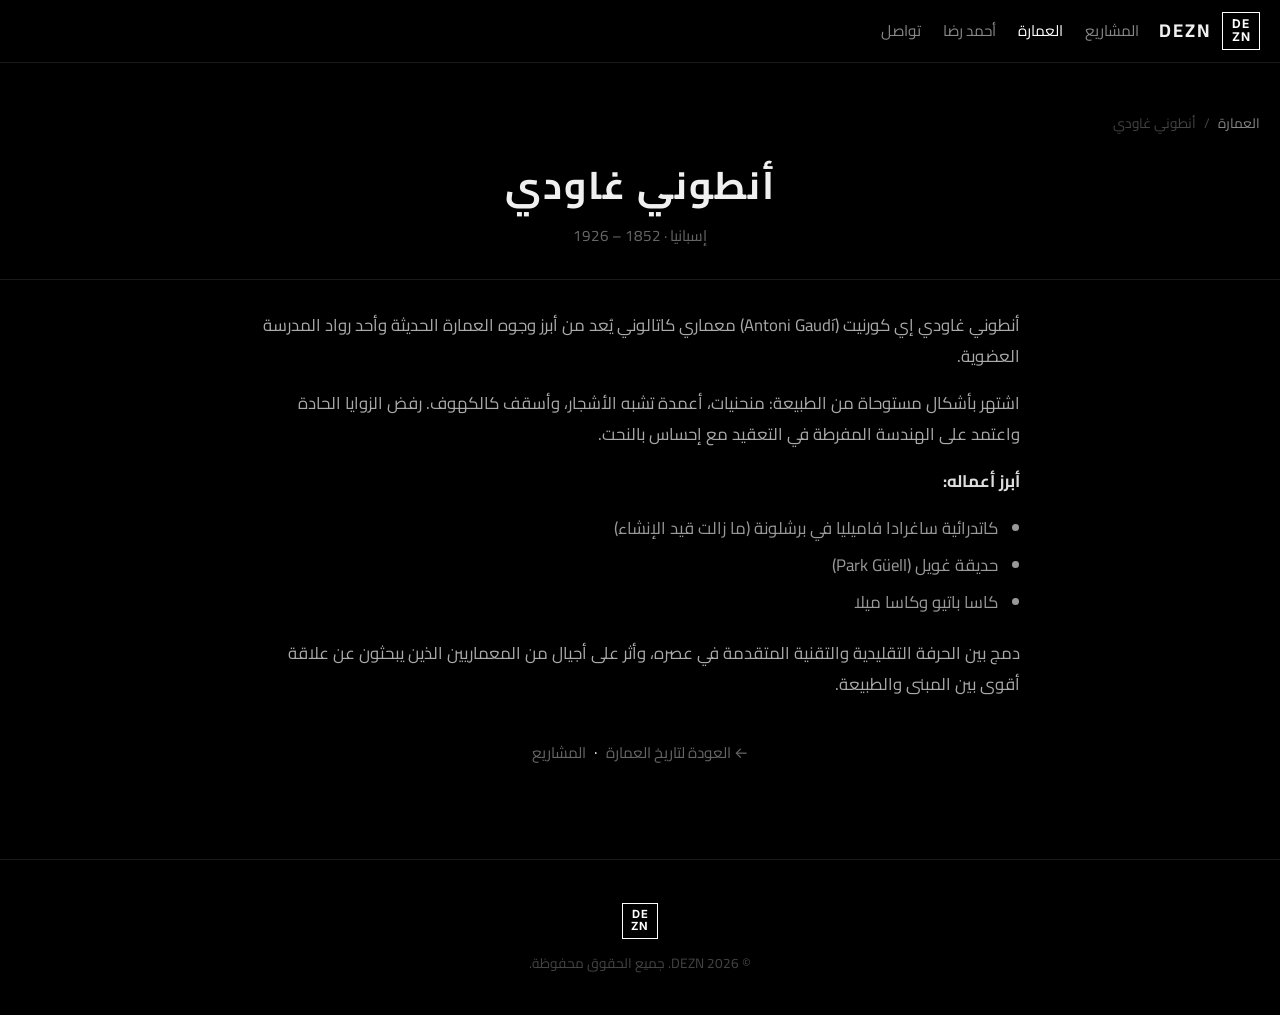
==== architect.html @ 1d94f92c "Add files via upload" ====
<!DOCTYPE html>
<html lang="ar" dir="rtl">
<head>
  <meta charset="UTF-8">
  <meta name="viewport" content="width=device-width, initial-scale=1.0">
  <title>معماري | DEZN</title>
  <link rel="stylesheet" href="./style.css">
  <link href="https://fonts.googleapis.com/css2?family=Cairo:wght@300;400;600;700&family=Inter:wght@400;600;700&display=swap" rel="stylesheet">
</head>
<body>
  <header class="header">
    <div class="container header-inner">
      <a href="index.html" class="logo">
        <div class="logo-box">DE<br>ZN</div>
        <span class="logo-text">DEZN</span>
      </a>
      <nav class="nav">
        <a href="index.html">المشاريع</a>
        <a href="architecture.html" class="active">العمارة</a>
        <a href="founder.html">أحمد رضا</a>
        <a href="contact.html">تواصل</a>
      </nav>
    </div>
  </header>

  <section class="page-hero">
    <div class="container">
      <div class="breadcrumb">
        <a href="architecture.html">العمارة</a>
        <span>/</span>
        <span id="bcTitle">—</span>
      </div>
      <h1 id="title">—</h1>
      <p class="meta" id="meta"></p>
    </div>
  </section>

  <div class="project-layout article-page">
    <div class="project-body" id="body"></div>

    <p style="text-align:center;margin-top:40px">
      <a href="architecture.html" class="back-link">← العودة لتاريخ العمارة</a>
      &nbsp;·&nbsp;
      <a href="index.html" class="back-link">المشاريع</a>
    </p>
  </div>

  <footer class="footer">
    <div class="container">
      <div class="footer-logo"><div class="logo-box small">DE<br>ZN</div></div>
      <p>© 2026 DEZN. جميع الحقوق محفوظة.</p>
    </div>
  </footer>

  <script>
  const ARCHITECTS = {
    gaudi: {
      title: 'أنطوني غاودي',
      meta: 'إسبانيا · 1852 – 1926',
      body: `
        <p>أنطوني غاودي إي كورنيت (Antoni Gaudí) معماري كاتالوني يُعد من أبرز وجوه العمارة الحديثة وأحد رواد المدرسة العضوية.</p>
        <p>اشتهر بأشكال مستوحاة من الطبيعة: منحنيات، أعمدة تشبه الأشجار، وأسقف كالكهوف. رفض الزوايا الحادة واعتمد على الهندسة المفرطة في التعقيد مع إحساس بالنحت.</p>
        <p><strong>أبرز أعماله:</strong></p>
        <ul>
          <li>كاتدرائية ساغرادا فاميليا في برشلونة (ما زالت قيد الإنشاء)</li>
          <li>حديقة غويل (Park Güell)</li>
          <li>كاسا باتيو وكاسا ميلا</li>
        </ul>
        <p>دمج بين الحرفة التقليدية والتقنية المتقدمة في عصره، وأثر على أجيال من المعماريين الذين يبحثون عن علاقة أقوى بين المبنى والطبيعة.</p>
      `
    },
    corbusier: {
      title: 'لو كوربوزييه',
      meta: 'سويسرا / فرنسا · 1887 – 1965',
      body: `
        <p>شارل-إدوار جانيريه-غري، المعروف بـ لو كوربوزييه، من أهم رواد العمارة الحديثة في القرن العشرين.</p>
        <p>روّج لفكرة «البيت آلة للسكن» و«الشكل يتبع الوظيفة»، واستخدم الخرسانة المكشوفة والزجاج والصلب لخلق مساحات مفتوحة ومرنة.</p>
        <p><strong>أبرز مساهماته:</strong></p>
        <ul>
          <li>الوحدات السكنية (Unité d'Habitation) في مارسيليا</li>
          <li>فيلا سافوي (Villa Savoye)</li>
          <li>نظام الموديولور للتناسب البشري</li>
          <li>مخططات المدن الحديثة والتخطيط الحضري</li>
        </ul>
        <p>أثره يمتد إلى الإسكان الجماعي والمباني الإدارية حول العالم، وما زالت أفكاره تُناقش في سياق الاستدامة والكثافة الحضرية.</p>
      `
    },
    wright: {
      title: 'فرانك لويد رايت',
      meta: 'الولايات المتحدة · 1867 – 1959',
      body: `
        <p>فرانك لويد رايت من أعظم المعماريين الأمريكيين، وصاحب مفهوم «العمارة العضوية» التي تندمج مع الموقع والطبيعة.</p>
        <p>رفض التقليد الأوروبي الصريح وسعى لعمارة أمريكية أصيلة: خطوط أفقية، نوافذ أفقية، وخامات محلية، مع ربط الداخل بالخارج.</p>
        <p><strong>أبرز أعماله:</strong></p>
        <ul>
          <li>منزل الشلال (Fallingwater) في بنسلفانيا</li>
          <li>متحف غوغنهايم في نيويورك</li>
          <li>منازل البراري (Prairie Houses)</li>
          <li>طالييسين (Taliesin) كمدرسة ومقر عمل</li>
        </ul>
        <p>فلسفته ما زالت مصدر إلهام للمصممين الذين يربطون المبنى بالمناظر الطبيعية والمناخ المحلي.</p>
      `
    },
    hadid: {
      title: 'زها حديد',
      meta: 'العراق / بريطانيا · 1950 – 2016',
      body: `
        <p>زها محمد حديد معمارية عراقية-بريطانية، أول امرأة تحصل على جائزة بريتزكر (2004)، ومن أبرز وجوه العمارة المعاصرة عالمياً.</p>
        <p>اشتهرت بالأشكال الانسيابية والديناميكية المستوحاة من السوائل والحركة، وباستخدام البرمجيات المتقدمة لتصميم هياكل معقدة.</p>
        <p><strong>أبرز أعمالها:</strong></p>
        <ul>
          <li>مركز حيدر علييف في باكو</li>
          <li>مركز لندن للألعاب المائية (Olympic Aquatics Centre)</li>
          <li>متحف MAXXI في روما</li>
          <li>مبنى غالاكسي سوهو في بكين</li>
        </ul>
        <p>كسرت الصورة التقليدية للمبنى كصندوق، وفتحت الباب لجيل جديد من التصاميم الجريئة والتقنية العالية.</p>
      `
    },
    fathy: {
      title: 'حسن فتحي',
      meta: 'مصر · 1900 – 1989',
      body: `
        <p>حسن فتحي معماري مصري رائد في «عمارة الفقراء» والاستدامة الاجتماعية والبيئية قبل أن تصبح هذه المصطلحات شائعة عالمياً.</p>
        <p>دافع عن استخدام الخامات المحلية (الطوب اللبن) والتقنيات التقليدية الملائمة للمناخ، بدلاً من استيراد حلول غربية باهظة وغير مناسبة.</p>
        <p><strong>أبرز أعماله وأفكاره:</strong></p>
        <ul>
          <li>قرية القرنة الجديدة قرب الأقصر</li>
          <li>كتاب «عمارة الفقراء» (Architecture for the Poor)</li>
          <li>الاهتمام بالتهوية الطبيعية والخصوصية والفناء</li>
          <li>تمكين الحرفيين المحليين في عملية البناء</li>
        </ul>
        <p>إرثه حيّ في النقاش المعاصر حول العمارة المستدامة والهوية الثقافية في العالم العربي وأفريقيا.</p>
      `
    },
    contemporary: {
      title: 'جيل معاصر · العالم العربي',
      meta: 'معماريون ومكاتب من المنطقة',
      body: `
        <p>الجيل المعاصر من المعماريين في العالم العربي يمزج بين الهوية المحلية (المناخ، الخصوصية، الزخرفة، الفناء) وتقنيات البناء الحديثة والبرمجيات.</p>
        <p>من الأسماء والمكاتب التي تُذكر في هذا السياق: طلال العيسوي ومكاتب أخرى تعمل على مشاريع سكنية وتجارية وثقافية تربط التراث بالمعاصرة.</p>
        <p><strong>اتجاهات بارزة:</strong></p>
        <ul>
          <li>استخدام المواد المحلية والمناخية (حجر، طوب، تظليل)</li>
          <li>إعادة تفسير المشربية والفناء والواجهة المزدوجة</li>
          <li>مشاريع عامة وثقافية تعكس السياق الحضري العربي</li>
          <li>الاهتمام بالاستدامة والطاقة في المناخ الحار</li>
        </ul>
        <p>في DEZN نتابع هذا الحوار ونسعى لتقديم حلول معمارية تناسب السياق المصري والعربي مع جودة التصميم والتقديم البصري.</p>
      `
    }
  };

  const id = new URLSearchParams(location.search).get('id') || 'gaudi';
  const a = ARCHITECTS[id] || ARCHITECTS.gaudi;

  document.title = a.title + ' | DEZN';
  document.getElementById('title').textContent = a.title;
  document.getElementById('bcTitle').textContent = a.title;
  document.getElementById('meta').textContent = a.meta;
  document.getElementById('body').innerHTML = a.body;
  </script>
</body>
</html>
---- style.css ----
* { margin: 0; padding: 0; box-sizing: border-box; }

body {
  font-family: 'Cairo', 'Inter', sans-serif;
  background-color: #000;
  color: #f0f0f0;
  line-height: 1.6;
  direction: rtl;
}

a { text-decoration: none; color: inherit; }
img { max-width: 100%; display: block; }

.container {
  max-width: 1280px;
  margin: 0 auto;
  padding: 0 20px;
}

/* Logo Box - matching Facebook DEZN style */
.logo-box {
  display: inline-flex;
  align-items: center;
  justify-content: center;
  border: 2px solid #fff;
  font-family: 'Inter', sans-serif;
  font-weight: 700;
  line-height: 1.05;
  text-align: center;
  letter-spacing: 1px;
  color: #fff;
  background: transparent;
}

.logo-box.small { width: 36px; height: 36px; font-size: 0.7rem; border-width: 1.5px; }
.logo-box.medium { width: 70px; height: 70px; font-size: 1.3rem; border-width: 2px; margin-bottom: 16px; }
.logo-box.large { width: 100px; height: 100px; font-size: 1.9rem; border-width: 2.5px; margin-bottom: 20px; }

/* Header */
.header {
  position: sticky;
  top: 0;
  background: rgba(0, 0, 0, 0.92);
  backdrop-filter: blur(14px);
  border-bottom: 1px solid #1a1a1a;
  z-index: 100;
  padding: 12px 0;
}

.header-inner {
  display: flex;
  align-items: center;
  gap: 20px;
}

.logo {
  display: flex;
  align-items: center;
  gap: 10px;
}

.logo .logo-box {
  width: 38px;
  height: 38px;
  font-size: 0.75rem;
  border-width: 1.5px;
}

.logo-text {
  font-weight: 700;
  font-size: 1.15rem;
  letter-spacing: 2px;
}

.search-box {
  flex: 1;
  max-width: 420px;
  display: flex;
  background: #111;
  border: 1px solid #2a2a2a;
  border-radius: 50px;
  overflow: hidden;
  transition: border-color 0.25s;
}

.search-box:focus-within { border-color: #555; }

.search-box input {
  flex: 1;
  background: transparent;
  border: none;
  outline: none;
  padding: 10px 18px;
  color: #fff;
  font-family: 'Cairo', sans-serif;
  font-size: 0.95rem;
}

.search-box input::placeholder { color: #555; }

.search-box button {
  background: transparent;
  border: none;
  padding: 0 16px;
  color: #777;
  cursor: pointer;
  display: flex;
  align-items: center;
}

.search-box button:hover { color: #fff; }

.nav { display: flex; gap: 22px; }
.nav a { font-size: 0.95rem; color: #888; transition: color 0.25s; }
.nav a:hover, .nav a.active { color: #fff; }

/* Hero */
.hero {
  padding: 70px 0 40px;
  text-align: center;
  background: #000;
}

.hero-logo { display: flex; justify-content: center; }

.hero h1 {
  font-size: 2.8rem;
  font-weight: 700;
  letter-spacing: 6px;
  margin-bottom: 6px;
}

.tagline {
  font-size: 1.25rem;
  color: #ccc;
  font-weight: 300;
  margin-bottom: 8px;
}

.subtitle { font-size: 0.95rem; color: #666; }

/* Filters */
.filters-section { padding: 10px 0 20px; }

.filters {
  display: flex;
  flex-wrap: wrap;
  gap: 10px;
  justify-content: center;
  margin-bottom: 10px;
}

.filter-btn {
  background: transparent;
  border: 1px solid #333;
  color: #aaa;
  padding: 8px 18px;
  border-radius: 50px;
  font-family: 'Cairo', sans-serif;
  font-size: 0.9rem;
  cursor: pointer;
  transition: all 0.25s;
}

.filter-btn:hover { border-color: #666; color: #fff; }

.filter-btn.active {
  background: #fff;
  color: #000;
  border-color: #fff;
  font-weight: 600;
}

.results-info {
  text-align: center;
  color: #666;
  font-size: 0.9rem;
  min-height: 20px;
}

/* Projects */
.projects { padding: 10px 0 60px; }

.projects-grid {
  display: grid;
  grid-template-columns: repeat(3, 1fr);
  gap: 20px;
}

.project-card {
  background: #0a0a0a;
  border: 1px solid #1a1a1a;
  border-radius: 10px;
  overflow: hidden;
  transition: transform 0.3s, border-color 0.3s;
  display: block;
}

.project-card:hover {
  transform: translateY(-5px);
  border-color: #333;
}

.project-card.hidden { display: none; }

.project-image {
  aspect-ratio: 4 / 3;
  overflow: hidden;
  background: #111;
}

.project-image img {
  width: 100%;
  height: 100%;
  object-fit: cover;
  transition: transform 0.5s;
}

.project-card:hover .project-image img { transform: scale(1.05); }

.project-info { padding: 14px 16px; }
.project-info h3 { font-size: 1rem; font-weight: 600; margin-bottom: 3px; }
.project-info span { font-size: 0.8rem; color: #666; }

.no-results {
  text-align: center;
  padding: 60px 20px;
  color: #666;
}

.no-results button {
  margin-top: 16px;
  background: #fff;
  color: #000;
  border: none;
  padding: 10px 24px;
  border-radius: 50px;
  font-family: 'Cairo', sans-serif;
  font-weight: 600;
  cursor: pointer;
}

/* Suggestions */
.suggestions {
  padding: 50px 0 70px;
  background: #050505;
  border-top: 1px solid #1a1a1a;
}

.section-title {
  font-size: 1.4rem;
  margin-bottom: 26px;
  text-align: center;
  letter-spacing: 1px;
}

.suggestions-grid {
  display: grid;
  grid-template-columns: repeat(4, 1fr);
  gap: 16px;
}

.suggestion-card {
  background: #0a0a0a;
  border: 1px solid #1a1a1a;
  border-radius: 8px;
  overflow: hidden;
  transition: transform 0.25s, border-color 0.25s;
}

.suggestion-card:hover {
  transform: translateY(-4px);
  border-color: #333;
}

.suggestion-card img {
  width: 100%;
  aspect-ratio: 1;
  object-fit: cover;
}

.suggestion-card p {
  padding: 11px 13px;
  font-size: 0.88rem;
  color: #bbb;
}

/* About */
.about {
  padding: 90px 0;
  text-align: center;
  border-top: 1px solid #1a1a1a;
}

.about-content { max-width: 560px; margin: 0 auto; }

.about h2 {
  font-size: 1.8rem;
  letter-spacing: 4px;
  margin-bottom: 6px;
}

.about .tagline { margin-bottom: 20px; }

.about p {
  color: #999;
  font-size: 1.05rem;
  line-height: 1.8;
  margin-bottom: 12px;
}

.about .tools {
  color: #555;
  font-size: 0.9rem;
  margin-top: 20px;
}

/* Contact */
.contact {
  padding: 80px 0;
  text-align: center;
  background: #050505;
  border-top: 1px solid #1a1a1a;
}

.contact h2 {
  font-size: 1.6rem;
  margin-bottom: 10px;
  letter-spacing: 2px;
}

.contact p { color: #777; margin-bottom: 28px; }

.socials {
  display: flex;
  justify-content: center;
  gap: 28px;
}

.socials a {
  color: #888;
  font-size: 0.95rem;
  transition: color 0.25s;
  border-bottom: 1px solid transparent;
}

.socials a:hover {
  color: #fff;
  border-bottom-color: #fff;
}

/* Footer */
.footer {
  padding: 40px 0;
  border-top: 1px solid #1a1a1a;
  text-align: center;
}

.footer-logo { margin-bottom: 14px; }
.footer p { font-size: 0.85rem; color: #444; }

/* Project Page */
.project-hero {
  padding: 50px 0 30px;
  text-align: center;
}

.project-hero h1 { font-size: 2.2rem; margin-bottom: 8px; }
.project-hero .meta { color: #666; font-size: 0.95rem; }

.project-content {
  max-width: 900px;
  margin: 0 auto;
  padding: 0 20px 60px;
}

.project-content img {
  width: 100%;
  border-radius: 8px;
  margin-bottom: 26px;
  border: 1px solid #1a1a1a;
}

.project-content p {
  color: #aaa;
  font-size: 1.05rem;
  line-height: 1.85;
  margin-bottom: 16px;
}

.back-link {
  display: inline-block;
  margin-bottom: 24px;
  color: #666;
  font-size: 0.95rem;
  transition: color 0.25s;
}

.back-link:hover { color: #fff; }

/* Responsive */
@media (max-width: 1000px) {
  .projects-grid { grid-template-columns: repeat(2, 1fr); }
  .suggestions-grid { grid-template-columns: repeat(3, 1fr); }
  .header-inner { flex-wrap: wrap; }
  .search-box { order: 3; max-width: 100%; width: 100%; }
}

@media (max-width: 640px) {
  .projects-grid { grid-template-columns: 1fr; }
  .suggestions-grid { grid-template-columns: repeat(2, 1fr); }
  .hero h1 { font-size: 2.1rem; letter-spacing: 4px; }
  .logo-text { display: none; }
  .nav { gap: 14px; }
  .filter-btn { padding: 7px 14px; font-size: 0.85rem; }
}

/* ===== Extended pages ===== */
.page-hero {
  padding: 50px 0 30px;
  text-align: center;
  border-bottom: 1px solid #1a1a1a;
}
.page-hero h1 {
  font-size: clamp(1.8rem, 4vw, 2.4rem);
  letter-spacing: 2px;
  margin-bottom: 8px;
}
.page-hero .meta { color: #666; font-size: 0.95rem; }

.breadcrumb {
  display: flex; flex-wrap: wrap; gap: 8px; align-items: center;
  font-size: 0.85rem; color: #666; margin-bottom: 20px;
}
.breadcrumb a { color: #888; transition: color 0.25s; }
.breadcrumb a:hover { color: #fff; }
.breadcrumb span { color: #444; }

.project-layout {
  max-width: 1000px;
  margin: 0 auto;
  padding: 30px 20px 70px;
}
.project-main-img {
  width: 100%;
  border-radius: 10px;
  border: 1px solid #1a1a1a;
  margin-bottom: 28px;
  aspect-ratio: 16/10;
  object-fit: cover;
  background: #111;
}
.project-gallery {
  display: grid;
  grid-template-columns: 1fr 1fr;
  gap: 14px;
  margin: 28px 0;
}
.project-gallery img {
  width: 100%;
  aspect-ratio: 4/3;
  object-fit: cover;
  border-radius: 8px;
  border: 1px solid #1a1a1a;
  background: #111;
  cursor: pointer;
  transition: opacity 0.3s, transform 0.3s;
}
.project-gallery img:hover { opacity: 0.9; transform: scale(1.01); }

.project-body { color: #aaa; font-size: 1.05rem; line-height: 1.85; }
.project-body p { margin-bottom: 16px; }
.project-body strong { color: #ddd; }
.project-body ul {
  margin: 12px 0 20px 0;
  padding-right: 22px;
  color: #999;
}
.project-body li { margin-bottom: 6px; }

.specs {
  display: grid;
  grid-template-columns: repeat(auto-fill, minmax(140px, 1fr));
  gap: 12px;
  margin: 28px 0;
  padding: 20px;
  background: #0a0a0a;
  border: 1px solid #1a1a1a;
  border-radius: 10px;
}
.spec-item { text-align: center; }
.spec-item strong {
  display: block;
  font-size: 0.75rem;
  color: #666;
  letter-spacing: 0.06em;
  margin-bottom: 4px;
  font-weight: 400;
}
.spec-item span { font-size: 1rem; color: #eee; }

.related {
  padding: 50px 0 70px;
  border-top: 1px solid #1a1a1a;
  background: #050505;
}
.related h2 {
  text-align: center;
  font-size: 1.3rem;
  margin-bottom: 28px;
  letter-spacing: 1px;
}
.related-grid {
  display: grid;
  grid-template-columns: repeat(auto-fill, minmax(220px, 1fr));
  gap: 16px;
}

/* Contact form page */
.contact-page {
  max-width: 640px;
  margin: 0 auto;
  padding: 40px 20px 80px;
}
.contact-page .intro {
  text-align: center;
  color: #888;
  margin-bottom: 36px;
  font-size: 1.05rem;
}
.form-group { margin-bottom: 18px; }
.form-group label {
  display: block;
  font-size: 0.85rem;
  color: #777;
  margin-bottom: 6px;
}
.form-group input,
.form-group textarea,
.form-group select {
  width: 100%;
  background: #111;
  border: 1px solid #2a2a2a;
  border-radius: 8px;
  padding: 12px 16px;
  color: #fff;
  font-family: 'Cairo', sans-serif;
  font-size: 0.95rem;
  outline: none;
  transition: border-color 0.25s;
}
.form-group input:focus,
.form-group textarea:focus,
.form-group select:focus {
  border-color: #555;
}
.form-group textarea { min-height: 140px; resize: vertical; }
.form-row {
  display: grid;
  grid-template-columns: 1fr 1fr;
  gap: 14px;
}
.btn-submit {
  width: 100%;
  background: #fff;
  color: #000;
  border: none;
  padding: 14px;
  border-radius: 50px;
  font-family: 'Cairo', sans-serif;
  font-weight: 600;
  font-size: 1rem;
  cursor: pointer;
  transition: background 0.25s, transform 0.25s;
  margin-top: 8px;
}
.btn-submit:hover {
  background: #ddd;
  transform: translateY(-1px);
}
.contact-alt {
  margin-top: 40px;
  padding-top: 28px;
  border-top: 1px solid #1a1a1a;
  text-align: center;
}
.contact-alt p { color: #666; margin-bottom: 16px; font-size: 0.9rem; }

/* Lightbox */
.lightbox {
  position: fixed; inset: 0; z-index: 300;
  background: rgba(0,0,0,0.92);
  display: none; align-items: center; justify-content: center;
  padding: 20px;
}
.lightbox.open { display: flex; }
.lightbox img {
  max-width: 95vw; max-height: 90vh;
  object-fit: contain; border-radius: 4px;
}
.lightbox-close {
  position: absolute; top: 20px; left: 20px;
  color: #fff; font-size: 1.5rem; cursor: pointer;
  width: 44px; height: 44px;
  display: grid; place-items: center;
}

/* Services strip */
.services {
  padding: 50px 0;
  border-top: 1px solid #1a1a1a;
}
.services-grid {
  display: grid;
  grid-template-columns: repeat(3, 1fr);
  gap: 20px;
}
.service-card {
  display: block;
  background: #0a0a0a;
  border: 1px solid #1a1a1a;
  border-radius: 10px;
  padding: 28px 22px;
  text-align: center;
  transition: border-color 0.3s, transform 0.25s;
  color: inherit;
}
.service-card:hover { border-color: #333; transform: translateY(-3px); }
.service-card h3 {
  font-size: 1.15rem;
  margin-bottom: 10px;
  letter-spacing: 1px;
}
.service-card p { color: #777; font-size: 0.9rem; line-height: 1.6; }

@media (max-width: 700px) {
  .project-gallery { grid-template-columns: 1fr; }
  .form-row { grid-template-columns: 1fr; }
  .services-grid { grid-template-columns: 1fr; }
  .specs { grid-template-columns: 1fr 1fr; }
}

.contact-links {
  flex-wrap: wrap;
  gap: 16px 24px !important;
}
.phone-line {
  margin-top: 20px;
  font-size: 1.05rem;
}
.phone-line a {
  color: #ccc;
  letter-spacing: 0.04em;
  transition: color 0.25s;
}
.phone-line a:hover { color: #fff; }

.article-page { max-width: 800px; }
.article-h {
  font-size: 1.35rem;
  margin: 36px 0 16px;
  letter-spacing: 1px;
  color: #eee;
  border-bottom: 1px solid #1a1a1a;
  padding-bottom: 10px;
}
.timeline { margin: 12px 0 8px; }
.tl-item {
  padding: 16px 0 16px 0;
  border-bottom: 1px solid #1a1a1a;
}
.tl-item strong {
  display: block;
  color: #fff;
  font-size: 1.05rem;
  margin-bottom: 6px;
}
.tl-item p { color: #999; font-size: 0.95rem; line-height: 1.7; margin: 0; }

.arch-grid {
  display: grid;
  grid-template-columns: repeat(auto-fill, minmax(240px, 1fr));
  gap: 16px;
  margin-top: 12px;
}
.arch-card {
  display: block;
  background: #0a0a0a;
  border: 1px solid #1a1a1a;
  border-radius: 10px;
  padding: 20px 18px;
  color: inherit;
  transition: border-color 0.25s, transform 0.25s;
}
.arch-card:hover { border-color: #444; transform: translateY(-3px); }
.arch-card h3 { font-size: 1.1rem; margin-bottom: 4px; }
.arch-meta { font-size: 0.8rem; color: #666; margin-bottom: 10px; }
.arch-card p:last-child { color: #999; font-size: 0.9rem; line-height: 1.65; margin: 0; }

.founder-wrap {
  max-width: 900px;
  margin: 0 auto;
  padding: 40px 20px 80px;
  display: grid;
  grid-template-columns: 280px 1fr;
  gap: 40px;
  align-items: start;
}
.founder-photo {
  border-radius: 12px;
  overflow: hidden;
  border: 1px solid #1a1a1a;
  background: #111;
}
.founder-photo img {
  width: 100%;
  aspect-ratio: 3/4;
  object-fit: cover;
  object-position: center top;
}
.founder-info h2 {
  font-size: 1.8rem;
  letter-spacing: 1px;
  margin-bottom: 6px;
}
.founder-role {
  color: #888;
  font-size: 0.95rem;
  margin-bottom: 20px;
}
.founder-contacts {
  display: flex;
  flex-wrap: wrap;
  gap: 12px 18px;
  margin-top: 28px;
}
.founder-contacts a {
  font-size: 0.9rem;
  color: #888;
  border-bottom: 1px solid transparent;
  transition: color 0.25s, border-color 0.25s;
}
.founder-contacts a:hover {
  color: #fff;
  border-bottom-color: #fff;
}

@media (max-width: 700px) {
  .founder-wrap {
    grid-template-columns: 1fr;
    gap: 28px;
  }
  .founder-photo { max-width: 280px; margin: 0 auto; }
}

.contact-simple { max-width: 520px; }
.direct-links {
  display: flex;
  flex-direction: column;
  gap: 12px;
}
.direct-card {
  display: flex;
  justify-content: space-between;
  align-items: center;
  gap: 16px;
  padding: 18px 20px;
  background: #0a0a0a;
  border: 1px solid #1a1a1a;
  border-radius: 10px;
  transition: border-color 0.25s, background 0.25s;
}
.direct-card:hover {
  border-color: #444;
  background: #111;
}
.direct-label {
  font-size: 0.85rem;
  color: #777;
}
.direct-value {
  font-size: 1rem;
  color: #eee;
  letter-spacing: 0.02em;
}
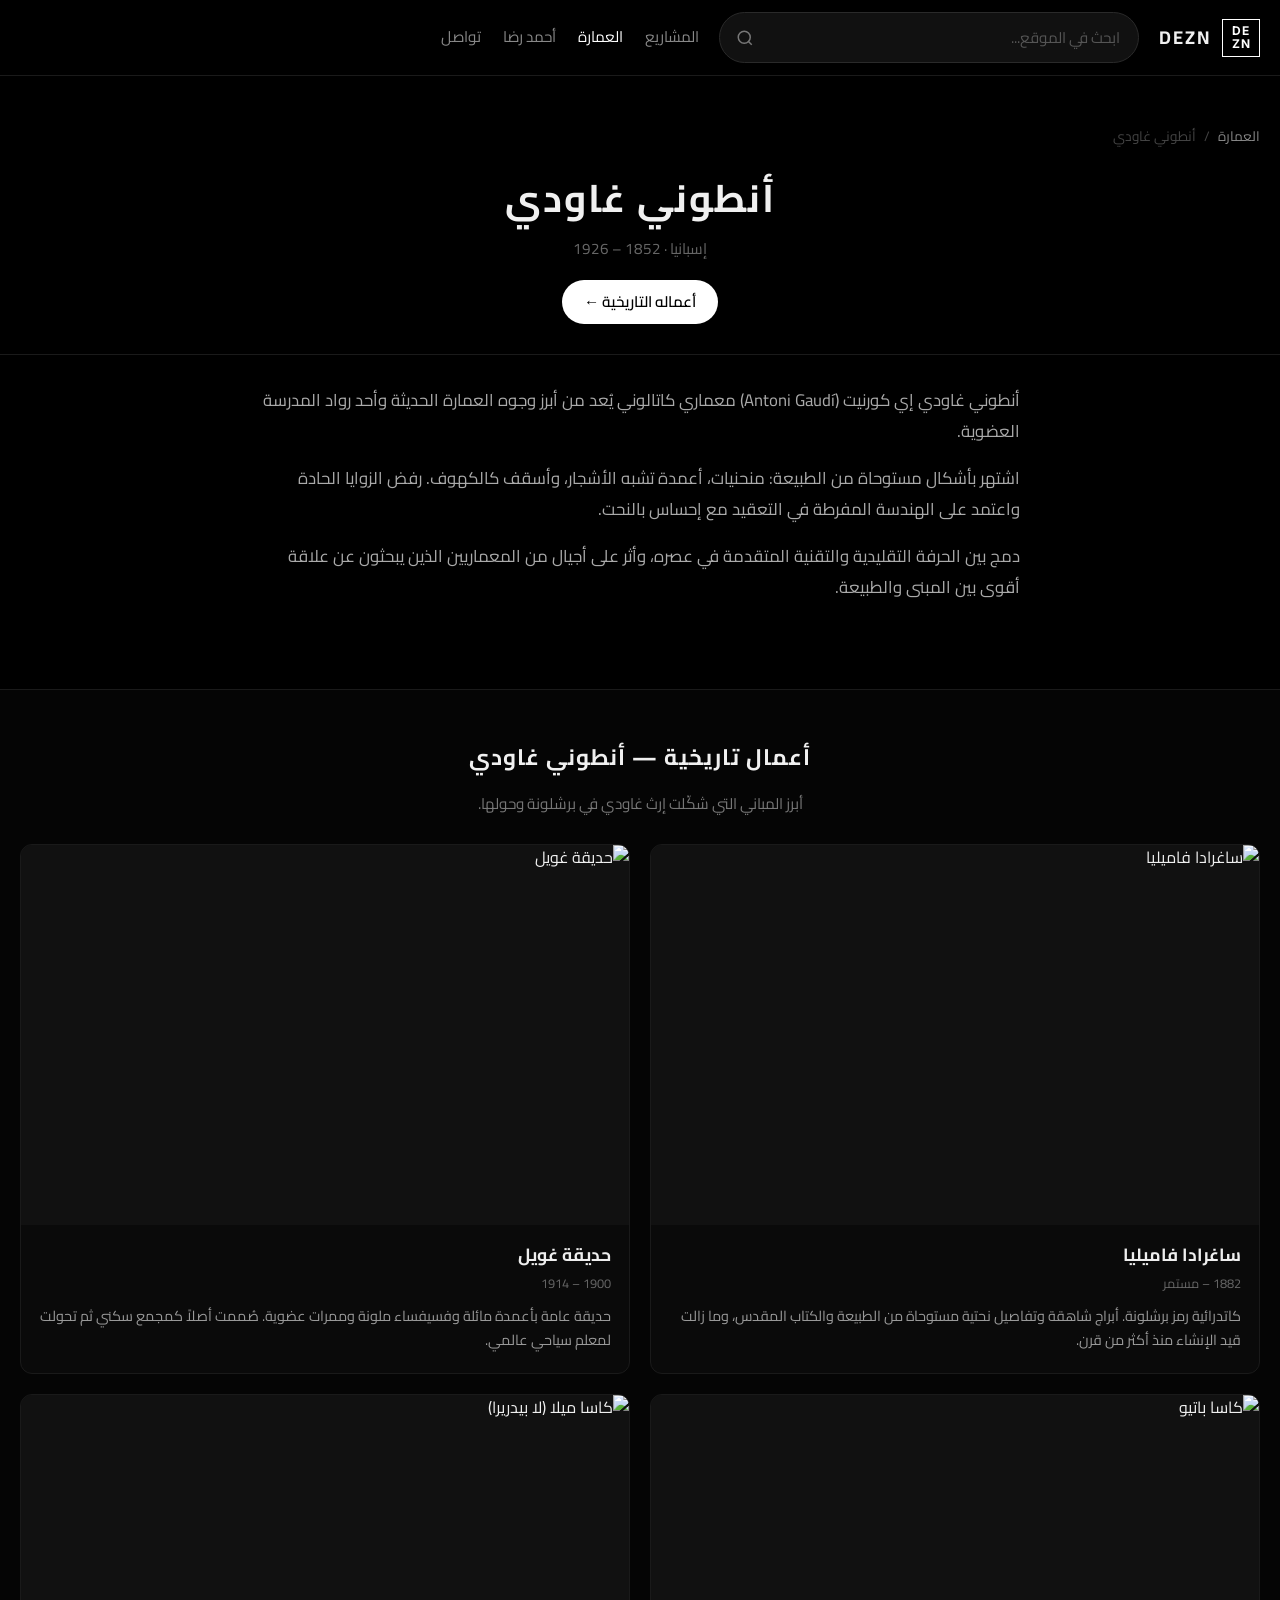
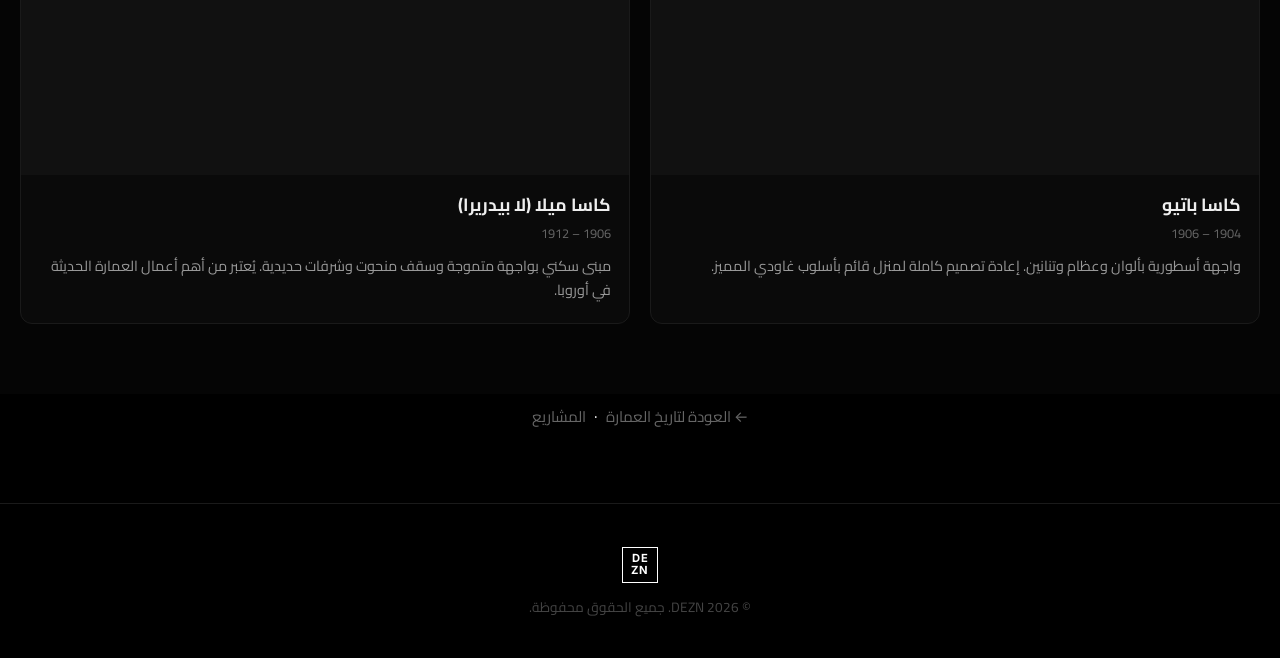
==== commit 7125bdf8: "Add files via upload" ====
--- a/architect.html
+++ b/architect.html
@@ -14,6 +14,15 @@
         <div class="logo-box">DE<br>ZN</div>
         <span class="logo-text">DEZN</span>
       </a>
+      <div class="search-box">
+        <input type="text" id="searchInput" placeholder="ابحث في الموقع..." autocomplete="off">
+        <button id="searchBtn" aria-label="بحث" type="button">
+          <svg width="18" height="18" viewBox="0 0 24 24" fill="none" stroke="currentColor" stroke-width="2">
+            <circle cx="11" cy="11" r="8"></circle>
+            <path d="m21 21-4.35-4.35"></path>
+          </svg>
+        </button>
+      </div>
       <nav class="nav">
         <a href="index.html">المشاريع</a>
         <a href="architecture.html" class="active">العمارة</a>
@@ -32,13 +41,26 @@
       </div>
       <h1 id="title">—</h1>
       <p class="meta" id="meta"></p>
+      <p style="margin-top:18px">
+        <a href="#works" class="btn-works" id="worksBtn">أعماله التاريخية ←</a>
+      </p>
     </div>
   </section>
 
   <div class="project-layout article-page">
     <div class="project-body" id="body"></div>
-
-    <p style="text-align:center;margin-top:40px">
+  </div>
+
+  <section class="works-section" id="works">
+    <div class="container">
+      <h2 class="section-title" id="worksHeading">أعمال تاريخية</h2>
+      <p class="works-intro" id="worksIntro"></p>
+      <div class="works-grid" id="worksGrid"></div>
+    </div>
+  </section>
+
+  <div class="project-layout article-page" style="padding-top:10px;padding-bottom:50px">
+    <p style="text-align:center">
       <a href="architecture.html" class="back-link">← العودة لتاريخ العمارة</a>
       &nbsp;·&nbsp;
       <a href="index.html" class="back-link">المشاريع</a>
@@ -60,14 +82,39 @@
       body: `
         <p>أنطوني غاودي إي كورنيت (Antoni Gaudí) معماري كاتالوني يُعد من أبرز وجوه العمارة الحديثة وأحد رواد المدرسة العضوية.</p>
         <p>اشتهر بأشكال مستوحاة من الطبيعة: منحنيات، أعمدة تشبه الأشجار، وأسقف كالكهوف. رفض الزوايا الحادة واعتمد على الهندسة المفرطة في التعقيد مع إحساس بالنحت.</p>
-        <p><strong>أبرز أعماله:</strong></p>
-        <ul>
-          <li>كاتدرائية ساغرادا فاميليا في برشلونة (ما زالت قيد الإنشاء)</li>
-          <li>حديقة غويل (Park Güell)</li>
-          <li>كاسا باتيو وكاسا ميلا</li>
-        </ul>
         <p>دمج بين الحرفة التقليدية والتقنية المتقدمة في عصره، وأثر على أجيال من المعماريين الذين يبحثون عن علاقة أقوى بين المبنى والطبيعة.</p>
-      `
+      `,
+      worksIntro: 'أبرز المباني التي شكّلت إرث غاودي في برشلونة وحولها.',
+      works: [
+        {
+          id: 'gaudi-sagrada',
+          title: 'ساغرادا فاميليا',
+          year: '1882 – مستمر',
+          img: 'https://images.unsplash.com/photo-1583422409516-2895a77efded?w=800&h=600&fit=crop',
+          desc: 'كاتدرائية رمز برشلونة. أبراج شاهقة وتفاصيل نحتية مستوحاة من الطبيعة والكتاب المقدس، وما زالت قيد الإنشاء منذ أكثر من قرن.'
+        },
+        {
+          id: 'gaudi-guell',
+          title: 'حديقة غويل',
+          year: '1900 – 1914',
+          img: 'https://images.unsplash.com/photo-1558642452-9d2a7deb7f62?w=800&h=600&fit=crop',
+          desc: 'حديقة عامة بأعمدة مائلة وفسيفساء ملونة وممرات عضوية. صُممت أصلاً كمجمع سكني ثم تحولت لمعلم سياحي عالمي.'
+        },
+        {
+          id: 'gaudi-batllo',
+          title: 'كاسا باتيو',
+          year: '1904 – 1906',
+          img: 'https://images.unsplash.com/photo-1564221710304-0b37c8b9d729?w=800&h=600&fit=crop',
+          desc: 'واجهة أسطورية بألوان وعظام وتنانين. إعادة تصميم كاملة لمنزل قائم بأسلوب غاودي المميز.'
+        },
+        {
+          id: 'gaudi-mila',
+          title: 'كاسا ميلا (لا بيدريرا)',
+          year: '1906 – 1912',
+          img: 'https://images.unsplash.com/photo-1555881400-74d7acaacd8b?w=800&h=600&fit=crop',
+          desc: 'مبنى سكني بواجهة متموجة وسقف منحوت وشرفات حديدية. يُعتبر من أهم أعمال العمارة الحديثة في أوروبا.'
+        }
+      ]
     },
     corbusier: {
       title: 'لو كوربوزييه',
@@ -75,15 +122,39 @@
       body: `
         <p>شارل-إدوار جانيريه-غري، المعروف بـ لو كوربوزييه، من أهم رواد العمارة الحديثة في القرن العشرين.</p>
         <p>روّج لفكرة «البيت آلة للسكن» و«الشكل يتبع الوظيفة»، واستخدم الخرسانة المكشوفة والزجاج والصلب لخلق مساحات مفتوحة ومرنة.</p>
-        <p><strong>أبرز مساهماته:</strong></p>
-        <ul>
-          <li>الوحدات السكنية (Unité d'Habitation) في مارسيليا</li>
-          <li>فيلا سافوي (Villa Savoye)</li>
-          <li>نظام الموديولور للتناسب البشري</li>
-          <li>مخططات المدن الحديثة والتخطيط الحضري</li>
-        </ul>
         <p>أثره يمتد إلى الإسكان الجماعي والمباني الإدارية حول العالم، وما زالت أفكاره تُناقش في سياق الاستدامة والكثافة الحضرية.</p>
-      `
+      `,
+      worksIntro: 'أعمال أساسية حددت ملامح الحداثة المعمارية في القرن العشرين.',
+      works: [
+        {
+          id: 'corbusier-savoye',
+          title: 'فيلا سافوي',
+          year: '1928 – 1931',
+          img: 'https://images.unsplash.com/photo-1600607687939-ce8a6c25118c?w=800&h=600&fit=crop',
+          desc: 'أيقونة الحداثة: بيت أبيض مرفوع على أعمدة (pilotis)، نوافذ أفقية، وسطح حديقة — تطبيق عملي لمبادئه الخمسة.'
+        },
+        {
+          id: 'corbusier-unite',
+          title: 'وحدة السكن · مارسيليا',
+          year: '1947 – 1952',
+          img: 'https://images.unsplash.com/photo-1486406146926-c627a92ad1ab?w=800&h=600&fit=crop',
+          desc: 'مجمع سكني ضخم كـ«مدينة رأسية»: شقق، شارع داخلي، ومرافق على السطح. نموذج للإسكان الجماعي بعد الحرب.'
+        },
+        {
+          id: 'corbusier-ronchamp',
+          title: 'كنيسة نوتردام دو أو',
+          year: '1950 – 1955',
+          img: 'https://images.unsplash.com/photo-1600566753086-00f18fb6b3ea?w=800&h=600&fit=crop',
+          desc: 'كنيسة في رونشان بكتلة نحتية وإضاءة درامية من فتحات صغيرة. ابتعد فيها عن الخطوط الصارمة نحو التعبير الروحي.'
+        },
+        {
+          id: 'corbusier-chandigarh',
+          title: 'مجمع شانديغار',
+          year: '1951 – 1965',
+          img: 'https://images.unsplash.com/photo-1497366216548-37526070297c?w=800&h=600&fit=crop',
+          desc: 'عاصمة جديدة في الهند: مبنى البرلمان والمحكمة والسكرتارية. تخطيط حضري ومباني عامة بأسلوبه الخرساني.'
+        }
+      ]
     },
     wright: {
       title: 'فرانك لويد رايت',
@@ -91,15 +162,39 @@
       body: `
         <p>فرانك لويد رايت من أعظم المعماريين الأمريكيين، وصاحب مفهوم «العمارة العضوية» التي تندمج مع الموقع والطبيعة.</p>
         <p>رفض التقليد الأوروبي الصريح وسعى لعمارة أمريكية أصيلة: خطوط أفقية، نوافذ أفقية، وخامات محلية، مع ربط الداخل بالخارج.</p>
-        <p><strong>أبرز أعماله:</strong></p>
-        <ul>
-          <li>منزل الشلال (Fallingwater) في بنسلفانيا</li>
-          <li>متحف غوغنهايم في نيويورك</li>
-          <li>منازل البراري (Prairie Houses)</li>
-          <li>طالييسين (Taliesin) كمدرسة ومقر عمل</li>
-        </ul>
         <p>فلسفته ما زالت مصدر إلهام للمصممين الذين يربطون المبنى بالمناظر الطبيعية والمناخ المحلي.</p>
-      `
+      `,
+      worksIntro: 'منازل ومتاحف جسّدت فكرة الاندماج مع الطبيعة والموقع.',
+      works: [
+        {
+          id: 'wright-fallingwater',
+          title: 'منزل الشلال (Fallingwater)',
+          year: '1935 – 1939',
+          img: 'https://images.unsplash.com/photo-1600596542815-ffad4c1539a9?w=800&h=600&fit=crop',
+          desc: 'منزل مبني فوق شلال في بنسلفانيا. الشرفات الخرسانية تبدو كأنها تطفو فوق الماء — رمز العمارة العضوية.'
+        },
+        {
+          id: 'wright-guggenheim',
+          title: 'متحف غوغنهايم',
+          year: '1943 – 1959',
+          img: 'https://images.unsplash.com/photo-1600047509807-ba8f99d2cdde?w=800&h=600&fit=crop',
+          desc: 'متحف حلزوني في نيويورك. الزائر يصعد منحدراً مستمراً حول فراغ مركزي — تجربة عرض غير تقليدية.'
+        },
+        {
+          id: 'wright-prairie',
+          title: 'منازل البراري',
+          year: 'حوالي 1900 – 1910',
+          img: 'https://images.unsplash.com/photo-1600585154340-be6161a56a0c?w=800&h=600&fit=crop',
+          desc: 'سلسلة منازل أفقية منخفضة تناسب أراضي الغرب الأوسط الأمريكي، بأسقف ممتدة ونوافذ شريطية.'
+        },
+        {
+          id: 'wright-taliesin',
+          title: 'طالييسين',
+          year: '1911 وما بعد',
+          img: 'https://images.unsplash.com/photo-1487958449943-2429e8be8624?w=800&h=600&fit=crop',
+          desc: 'منزله ومدرسته في ويسكونسن (ثم أريزونا). مكان عمل وتعليم وعيش متكامل مع التلال.'
+        }
+      ]
     },
     hadid: {
       title: 'زها حديد',
@@ -107,15 +202,39 @@
       body: `
         <p>زها محمد حديد معمارية عراقية-بريطانية، أول امرأة تحصل على جائزة بريتزكر (2004)، ومن أبرز وجوه العمارة المعاصرة عالمياً.</p>
         <p>اشتهرت بالأشكال الانسيابية والديناميكية المستوحاة من السوائل والحركة، وباستخدام البرمجيات المتقدمة لتصميم هياكل معقدة.</p>
-        <p><strong>أبرز أعمالها:</strong></p>
-        <ul>
-          <li>مركز حيدر علييف في باكو</li>
-          <li>مركز لندن للألعاب المائية (Olympic Aquatics Centre)</li>
-          <li>متحف MAXXI في روما</li>
-          <li>مبنى غالاكسي سوهو في بكين</li>
-        </ul>
         <p>كسرت الصورة التقليدية للمبنى كصندوق، وفتحت الباب لجيل جديد من التصاميم الجريئة والتقنية العالية.</p>
-      `
+      `,
+      worksIntro: 'مشاريع جريئة جعلت اسمها مرادفاً للعمارة الانسيابية المعاصرة.',
+      works: [
+        {
+          id: 'hadid-aliyev',
+          title: 'مركز حيدر علييف',
+          year: '2007 – 2012',
+          img: 'https://images.unsplash.com/photo-1600566753086-00f18fb6b3ea?w=800&h=600&fit=crop',
+          desc: 'مركز ثقافي في باكو بسطح واحد مستمر ينساب من الأرض إلى السقف بلا زوايا حادة — من أشهر صور العمارة المعاصرة.'
+        },
+        {
+          id: 'hadid-aquatics',
+          title: 'مركز الألعاب المائية · لندن',
+          year: '2008 – 2011',
+          img: 'https://images.unsplash.com/photo-1486406146926-c627a92ad1ab?w=800&h=600&fit=crop',
+          desc: 'مسبح أولمبي بسقف متموج يشبه الموجة. صُمم لدورة لندن 2012 وما زال رمزاً للمنشآت الرياضية الحديثة.'
+        },
+        {
+          id: 'hadid-maxxi',
+          title: 'متحف MAXXI',
+          year: '1998 – 2009',
+          img: 'https://images.unsplash.com/photo-1497366216548-37526070297c?w=800&h=600&fit=crop',
+          desc: 'متحف الفن المعاصر في روما: مسارات متداخلة وفراغات مرنة بدلاً من الغرف التقليدية.'
+        },
+        {
+          id: 'hadid-soho',
+          title: 'غالاكسي سوهو · بكين',
+          year: '2009 – 2012',
+          img: 'https://images.unsplash.com/photo-1600585154340-be6161a56a0c?w=800&h=600&fit=crop',
+          desc: 'مجمع مكاتب وتجزئة بكتل منحنية متصلة كأنها تدفق حجري في قلب المدينة.'
+        }
+      ]
     },
     fathy: {
       title: 'حسن فتحي',
@@ -123,15 +242,39 @@
       body: `
         <p>حسن فتحي معماري مصري رائد في «عمارة الفقراء» والاستدامة الاجتماعية والبيئية قبل أن تصبح هذه المصطلحات شائعة عالمياً.</p>
         <p>دافع عن استخدام الخامات المحلية (الطوب اللبن) والتقنيات التقليدية الملائمة للمناخ، بدلاً من استيراد حلول غربية باهظة وغير مناسبة.</p>
-        <p><strong>أبرز أعماله وأفكاره:</strong></p>
-        <ul>
-          <li>قرية القرنة الجديدة قرب الأقصر</li>
-          <li>كتاب «عمارة الفقراء» (Architecture for the Poor)</li>
-          <li>الاهتمام بالتهوية الطبيعية والخصوصية والفناء</li>
-          <li>تمكين الحرفيين المحليين في عملية البناء</li>
-        </ul>
         <p>إرثه حيّ في النقاش المعاصر حول العمارة المستدامة والهوية الثقافية في العالم العربي وأفريقيا.</p>
-      `
+      `,
+      worksIntro: 'مشاريع وأفكار ربطت العمارة بالناس والخامة المحلية والمناخ.',
+      works: [
+        {
+          id: 'fathy-gourna',
+          title: 'قرية القرنة الجديدة',
+          year: '1945 – 1948',
+          img: 'https://images.unsplash.com/photo-1600047509807-ba8f99d2cdde?w=800&h=600&fit=crop',
+          desc: 'قرية نموذجية قرب الأقصر بالطوب اللبن والقباب والأفنية. محاولة لنقل سكان من منطقة أثرية مع الحفاظ على تقاليد البناء.'
+        },
+        {
+          id: 'fathy-book',
+          title: 'عمارة الفقراء (الكتاب)',
+          year: '1969 / 1973',
+          img: 'https://images.unsplash.com/photo-1487958449943-2429e8be8624?w=800&h=600&fit=crop',
+          desc: 'كتابه الأشهر الذي وثّق تجربته ودعا لعمارة مناسبة اقتصادياً ومناخياً واجتماعياً — أثر عالمياً في عمارة التنمية.'
+        },
+        {
+          id: 'fathy-dar',
+          title: 'دار الإسلام · نيو مكسيكو',
+          year: '1981',
+          img: 'https://images.unsplash.com/photo-1600596542815-ffad4c1539a9?w=800&h=600&fit=crop',
+          desc: 'مجمع ثقافي وتعليمي في الولايات المتحدة بطرازه الطيني والقبابي، ليؤكد أن أفكاره تصلح خارج مصر أيضاً.'
+        },
+        {
+          id: 'fathy-housing',
+          title: 'مشاريع إسكان ومساجد',
+          year: 'عقود متعددة',
+          img: 'https://images.unsplash.com/photo-1600566753086-00f18fb6b3ea?w=800&h=600&fit=crop',
+          desc: 'سلسلة مساكن ومساجد ومدارس في مصر وخارجها تعتمد التهوية الطبيعية والخصوصية والخامة المحلية.'
+        }
+      ]
     },
     contemporary: {
       title: 'جيل معاصر · العالم العربي',
@@ -139,15 +282,39 @@
       body: `
         <p>الجيل المعاصر من المعماريين في العالم العربي يمزج بين الهوية المحلية (المناخ، الخصوصية، الزخرفة، الفناء) وتقنيات البناء الحديثة والبرمجيات.</p>
         <p>من الأسماء والمكاتب التي تُذكر في هذا السياق: طلال العيسوي ومكاتب أخرى تعمل على مشاريع سكنية وتجارية وثقافية تربط التراث بالمعاصرة.</p>
-        <p><strong>اتجاهات بارزة:</strong></p>
-        <ul>
-          <li>استخدام المواد المحلية والمناخية (حجر، طوب، تظليل)</li>
-          <li>إعادة تفسير المشربية والفناء والواجهة المزدوجة</li>
-          <li>مشاريع عامة وثقافية تعكس السياق الحضري العربي</li>
-          <li>الاهتمام بالاستدامة والطاقة في المناخ الحار</li>
-        </ul>
         <p>في DEZN نتابع هذا الحوار ونسعى لتقديم حلول معمارية تناسب السياق المصري والعربي مع جودة التصميم والتقديم البصري.</p>
-      `
+      `,
+      worksIntro: 'اتجاهات ومشاريع تمثّل حوار الهوية والتقنية في المنطقة.',
+      works: [
+        {
+          id: 'contemporary-residential',
+          title: 'مشاريع سكنية معاصرة',
+          year: 'القرن 21',
+          img: 'https://images.unsplash.com/photo-1600585154340-be6161a56a0c?w=800&h=600&fit=crop',
+          desc: 'فلل ومجمعات تعيد تفسير الفناء والمشربية والواجهة المزدوجة مع خامات حديثة وتخطيط مريح للمناخ الحار.'
+        },
+        {
+          id: 'contemporary-cultural',
+          title: 'مبانٍ ثقافية وعامة',
+          year: 'القرن 21',
+          img: 'https://images.unsplash.com/photo-1600566753086-00f18fb6b3ea?w=800&h=600&fit=crop',
+          desc: 'متاحف ومراكز ثقافية في المنطقة العربية تربط الرمزية المحلية بالفراغات المرنة والتقنية الإنشائية المتقدمة.'
+        },
+        {
+          id: 'contemporary-sustain',
+          title: 'استدامة ومناخ',
+          year: 'اتجاه مستمر',
+          img: 'https://images.unsplash.com/photo-1600047509807-ba8f99d2cdde?w=800&h=600&fit=crop',
+          desc: 'تصاميم تعتمد التظليل، التهوية الطبيعية، والمواد المحلية لتقليل استهلاك الطاقة في المناخ الصحراوي وشبه الصحراوي.'
+        },
+        {
+          id: 'contemporary-hybrid',
+          title: 'مزج التراث والتقنية',
+          year: 'ممارسات معاصرة',
+          img: 'https://images.unsplash.com/photo-1487958449943-2429e8be8624?w=800&h=600&fit=crop',
+          desc: 'استخدام النمذجة الرقمية والرندر مع مفردات معمارية عربية — من الواجهة إلى التفاصيل الداخلية.'
+        }
+      ]
     }
   };
 
@@ -159,6 +326,22 @@
   document.getElementById('bcTitle').textContent = a.title;
   document.getElementById('meta').textContent = a.meta;
   document.getElementById('body').innerHTML = a.body;
+  document.getElementById('worksHeading').textContent = 'أعمال تاريخية — ' + a.title;
+  document.getElementById('worksIntro').textContent = a.worksIntro || '';
+
+  document.getElementById('worksGrid').innerHTML = (a.works || []).map(w => `
+    <a href="work.html?id=${w.id}" class="work-card">
+      <div class="work-img">
+        <img src="${w.img}" alt="${w.title}" loading="lazy">
+      </div>
+      <div class="work-info">
+        <h3>${w.title}</h3>
+        <span class="work-year">${w.year}</span>
+        <p>${w.desc}</p>
+      </div>
+    </a>
+  `).join('');
   </script>
+  <script src="./script.js"></script>
 </body>
 </html>
--- a/style.css
+++ b/style.css
@@ -79,8 +79,10 @@
   background: #111;
   border: 1px solid #2a2a2a;
   border-radius: 50px;
-  overflow: hidden;
+  overflow: visible;
   transition: border-color 0.25s;
+  position: relative;
+  z-index: 120;
 }
 
 .search-box:focus-within { border-color: #555; }
@@ -94,6 +96,8 @@
   color: #fff;
   font-family: 'Cairo', sans-serif;
   font-size: 0.95rem;
+  min-width: 0;
+  border-radius: 50px 0 0 50px;
 }
 
 .search-box input::placeholder { color: #555; }
@@ -106,9 +110,62 @@
   cursor: pointer;
   display: flex;
   align-items: center;
+  border-radius: 0 50px 50px 0;
+  flex-shrink: 0;
 }
 
 .search-box button:hover { color: #fff; }
+
+/* Search dropdown */
+.search-dropdown {
+  display: none;
+  position: absolute;
+  top: calc(100% + 8px);
+  right: 0;
+  left: 0;
+  background: #0d0d0d;
+  border: 1px solid #2a2a2a;
+  border-radius: 12px;
+  overflow: hidden;
+  box-shadow: 0 12px 40px rgba(0,0,0,0.55);
+  z-index: 200;
+  max-height: 70vh;
+  overflow-y: auto;
+}
+.search-dropdown.open { display: block; }
+.search-item {
+  display: flex;
+  align-items: center;
+  gap: 12px;
+  padding: 12px 16px;
+  border-bottom: 1px solid #1a1a1a;
+  transition: background 0.2s;
+  color: inherit;
+}
+.search-item:last-child { border-bottom: none; }
+.search-item:hover,
+.search-item:focus {
+  background: #161616;
+}
+.search-item-type {
+  font-size: 0.72rem;
+  color: #666;
+  background: #1a1a1a;
+  padding: 3px 8px;
+  border-radius: 20px;
+  white-space: nowrap;
+  flex-shrink: 0;
+}
+.search-item-title {
+  font-size: 0.92rem;
+  color: #eee;
+}
+.search-empty {
+  padding: 16px;
+  text-align: center;
+  color: #666;
+  font-size: 0.9rem;
+}
 
 .nav { display: flex; gap: 22px; }
 .nav a { font-size: 0.95rem; color: #888; transition: color 0.25s; }
@@ -624,14 +681,28 @@
   text-align: center;
   transition: border-color 0.3s, transform 0.25s;
   color: inherit;
-}
-.service-card:hover { border-color: #333; transform: translateY(-3px); }
+  cursor: pointer;
+  -webkit-tap-highlight-color: rgba(255,255,255,0.08);
+  position: relative;
+  z-index: 1;
+  touch-action: manipulation;
+}
+@media (hover: hover) {
+  .service-card:hover { border-color: #333; transform: translateY(-3px); }
+}
+.service-card:active { border-color: #555; }
 .service-card h3 {
   font-size: 1.15rem;
   margin-bottom: 10px;
   letter-spacing: 1px;
-}
-.service-card p { color: #777; font-size: 0.9rem; line-height: 1.6; }
+  pointer-events: none;
+}
+.service-card p {
+  color: #777;
+  font-size: 0.9rem;
+  line-height: 1.6;
+  pointer-events: none;
+}
 
 @media (max-width: 700px) {
   .project-gallery { grid-template-columns: 1fr; }
@@ -691,11 +762,19 @@
   padding: 20px 18px;
   color: inherit;
   transition: border-color 0.25s, transform 0.25s;
-}
-.arch-card:hover { border-color: #444; transform: translateY(-3px); }
-.arch-card h3 { font-size: 1.1rem; margin-bottom: 4px; }
-.arch-meta { font-size: 0.8rem; color: #666; margin-bottom: 10px; }
-.arch-card p:last-child { color: #999; font-size: 0.9rem; line-height: 1.65; margin: 0; }
+  cursor: pointer;
+  -webkit-tap-highlight-color: rgba(255,255,255,0.08);
+  position: relative;
+  z-index: 1;
+  touch-action: manipulation;
+}
+@media (hover: hover) {
+  .arch-card:hover { border-color: #444; transform: translateY(-3px); }
+}
+.arch-card:active { border-color: #555; }
+.arch-card h3 { font-size: 1.1rem; margin-bottom: 4px; pointer-events: none; }
+.arch-meta { font-size: 0.8rem; color: #666; margin-bottom: 10px; pointer-events: none; }
+.arch-card p:last-child { color: #999; font-size: 0.9rem; line-height: 1.65; margin: 0; pointer-events: none; }
 
 .founder-wrap {
   max-width: 900px;
@@ -783,3 +862,94 @@
   color: #eee;
   letter-spacing: 0.02em;
 }
+
+/* Architect works */
+.btn-works {
+  display: inline-block;
+  background: #fff;
+  color: #000;
+  padding: 10px 22px;
+  border-radius: 50px;
+  font-family: 'Cairo', sans-serif;
+  font-weight: 600;
+  font-size: 0.95rem;
+  transition: background 0.25s, transform 0.25s;
+}
+.btn-works:hover {
+  background: #ddd;
+  transform: translateY(-1px);
+}
+.works-section {
+  padding: 50px 0 70px;
+  background: #050505;
+  border-top: 1px solid #1a1a1a;
+}
+.works-intro {
+  text-align: center;
+  color: #777;
+  margin: -10px auto 28px;
+  max-width: 560px;
+  font-size: 0.95rem;
+}
+.works-grid {
+  display: grid;
+  grid-template-columns: repeat(2, 1fr);
+  gap: 20px;
+}
+.work-card {
+  display: block;
+  background: #0a0a0a;
+  border: 1px solid #1a1a1a;
+  border-radius: 12px;
+  overflow: hidden;
+  transition: border-color 0.25s, transform 0.25s;
+  color: inherit;
+  cursor: pointer;
+  -webkit-tap-highlight-color: rgba(255,255,255,0.08);
+  touch-action: manipulation;
+}
+.work-card:hover {
+  border-color: #333;
+  transform: translateY(-3px);
+}
+.work-card:active { border-color: #555; }
+.work-info h3,
+.work-year,
+.work-info p { pointer-events: none; }
+.work-img {
+  aspect-ratio: 16 / 10;
+  overflow: hidden;
+  background: #111;
+}
+.work-img img {
+  width: 100%;
+  height: 100%;
+  object-fit: cover;
+  transition: transform 0.5s;
+}
+.work-card:hover .work-img img {
+  transform: scale(1.04);
+}
+.work-info {
+  padding: 16px 18px 20px;
+}
+.work-info h3 {
+  font-size: 1.1rem;
+  margin-bottom: 4px;
+  color: #eee;
+}
+.work-year {
+  display: block;
+  font-size: 0.8rem;
+  color: #666;
+  margin-bottom: 10px;
+}
+.work-info p {
+  color: #999;
+  font-size: 0.9rem;
+  line-height: 1.7;
+  margin: 0;
+}
+@media (max-width: 700px) {
+  .works-grid { grid-template-columns: 1fr; }
+}
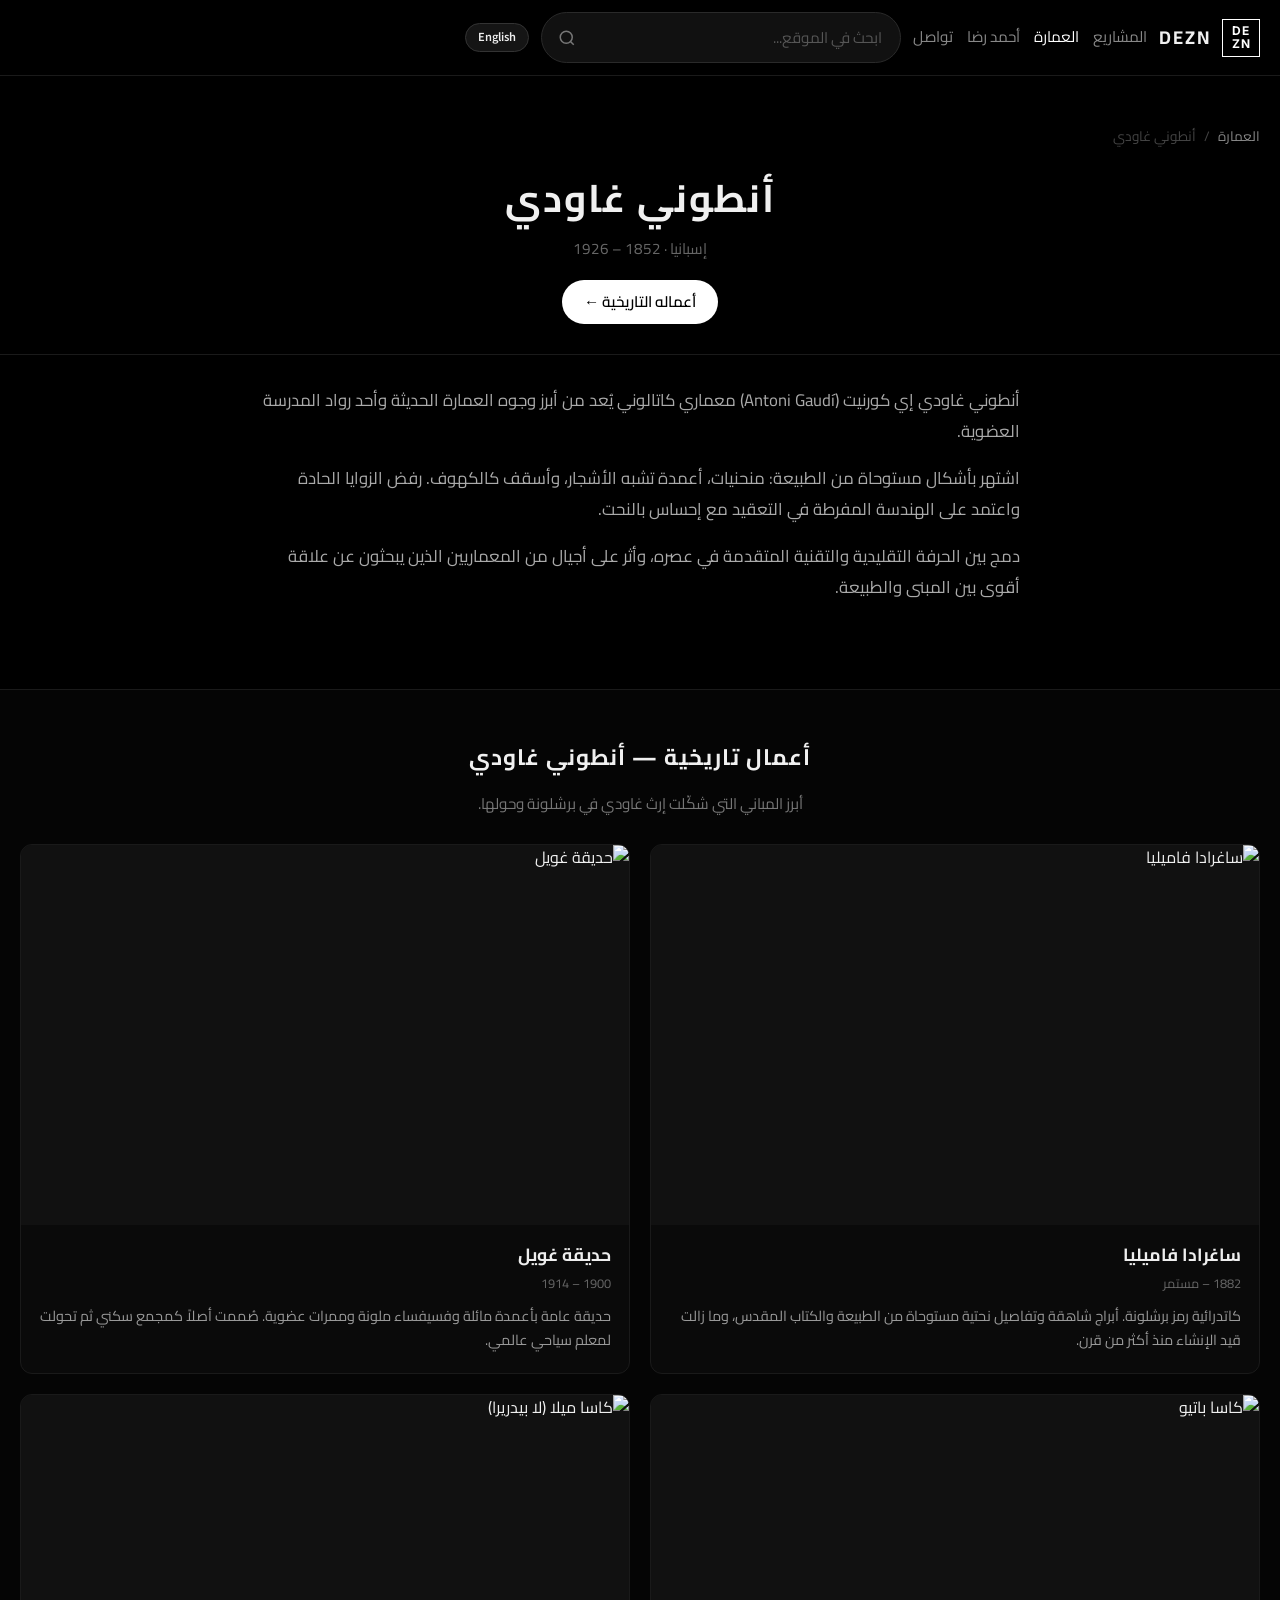
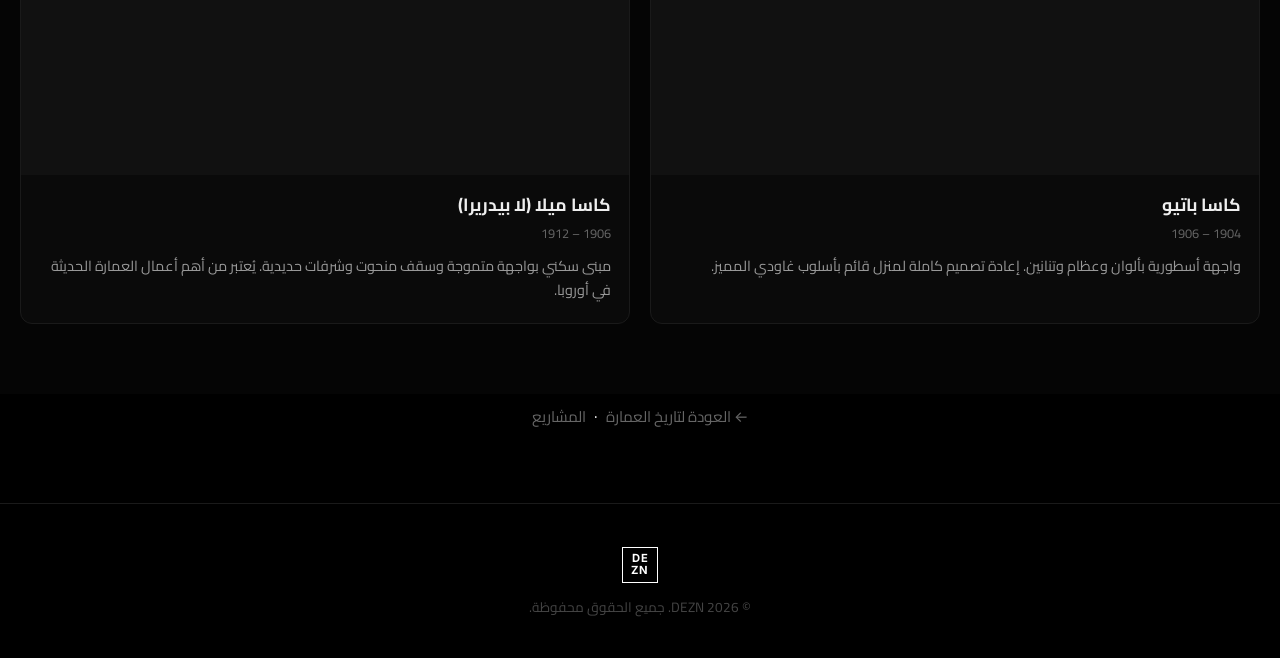
==== commit 89669bdb: "Add files via upload" ====
--- a/architect.html
+++ b/architect.html
@@ -5,7 +5,8 @@
   <meta name="viewport" content="width=device-width, initial-scale=1.0">
   <title>معماري | DEZN</title>
   <link rel="stylesheet" href="./style.css">
-  <link href="https://fonts.googleapis.com/css2?family=Cairo:wght@300;400;600;700&family=Inter:wght@400;600;700&display=swap" rel="stylesheet">
+  <link href="https://fonts.googleapis.com/css2?family=Cairo:wght@300;400;600;700&family=Inter:wght@400;600;700&family=Cormorant+Garamond:ital,wght@0,400;0,500;0,600;0,700;1,400;1,500&family=Source+Sans+3:ital,wght@0,300;0,400;0,600;0,700;1,400&display=swap" rel="stylesheet">
+  <script src="./i18n.js"></script>
 </head>
 <body>
   <header class="header">
@@ -15,8 +16,8 @@
         <span class="logo-text">DEZN</span>
       </a>
       <div class="search-box">
-        <input type="text" id="searchInput" placeholder="ابحث في الموقع..." autocomplete="off">
-        <button id="searchBtn" aria-label="بحث" type="button">
+        <input type="text" id="searchInput" placeholder="ابحث في الموقع..." data-i18n-placeholder="search.placeholder" autocomplete="off">
+        <button id="searchBtn" aria-label="بحث" data-i18n-aria="search.aria" type="button">
           <svg width="18" height="18" viewBox="0 0 24 24" fill="none" stroke="currentColor" stroke-width="2">
             <circle cx="11" cy="11" r="8"></circle>
             <path d="m21 21-4.35-4.35"></path>
@@ -24,25 +25,27 @@
         </button>
       </div>
       <nav class="nav">
-        <a href="index.html">المشاريع</a>
-        <a href="architecture.html" class="active">العمارة</a>
-        <a href="founder.html">أحمد رضا</a>
-        <a href="contact.html">تواصل</a>
+        <a href="index.html" data-i18n="nav.projects">المشاريع</a>
+        <a href="architecture.html" class="active" data-i18n="nav.architecture">العمارة</a>
+        <a href="founder.html" data-i18n="nav.founder">أحمد رضا</a>
+        <a href="contact.html" data-i18n="nav.contact">تواصل</a>
       </nav>
+            <button type="button" class="lang-toggle" data-lang-next="en" aria-label="Switch language">English</button>
+
     </div>
   </header>
 
   <section class="page-hero">
     <div class="container">
       <div class="breadcrumb">
-        <a href="architecture.html">العمارة</a>
+        <a href="architecture.html" data-i18n="nav.architecture">العمارة</a>
         <span>/</span>
         <span id="bcTitle">—</span>
       </div>
       <h1 id="title">—</h1>
       <p class="meta" id="meta"></p>
       <p style="margin-top:18px">
-        <a href="#works" class="btn-works" id="worksBtn">أعماله التاريخية ←</a>
+        <a href="#works" class="btn-works" id="worksBtn" data-i18n="works.btn">أعماله التاريخية ←</a>
       </p>
     </div>
   </section>
@@ -70,7 +73,7 @@
   <footer class="footer">
     <div class="container">
       <div class="footer-logo"><div class="logo-box small">DE<br>ZN</div></div>
-      <p>© 2026 DEZN. جميع الحقوق محفوظة.</p>
+      <p><span data-i18n="footer">© 2026 DEZN. جميع الحقوق محفوظة.</span></p>
     </div>
   </footer>
 
@@ -318,29 +321,108 @@
     }
   };
 
+
+  const ARCHITECTS_EN = {
+    gaudi: {
+      title: 'Antoni Gaudí',
+      meta: 'Spain · 1852 – 1926',
+      body: `<p>Antoni Gaudí i Cornet was a Catalan architect and a leading figure of modern architecture and organic design.</p><p>He is known for nature-inspired forms: curves, tree-like columns, and cave-like roofs. He rejected sharp angles in favor of complex geometry with a sculptural feel.</p><p>He blended traditional craft with advanced technique, influencing generations seeking a stronger bond between building and nature.</p>`,
+      worksIntro: 'Key buildings that shaped Gaudí’s legacy in Barcelona and beyond.'
+    },
+    corbusier: {
+      title: 'Le Corbusier',
+      meta: 'Switzerland / France · 1887 – 1965',
+      body: `<p>Charles-Édouard Jeanneret-Gris, known as Le Corbusier, was one of the most important pioneers of modern architecture in the 20th century.</p><p>He promoted “the house is a machine for living” and “form follows function,” using exposed concrete, glass, and steel for open, flexible space.</p>`,
+      worksIntro: 'Essential works that defined modern architecture in the 20th century.'
+    },
+    wright: {
+      title: 'Frank Lloyd Wright',
+      meta: 'United States · 1867 – 1959',
+      body: `<p>Frank Lloyd Wright was among America’s greatest architects and the author of “organic architecture” integrated with site and nature.</p><p>He sought an American architecture: horizontal lines, ribbon windows, local materials, and a strong indoor–outdoor link.</p>`,
+      worksIntro: 'Houses and museums that embodied integration with nature and site.'
+    },
+    hadid: {
+      title: 'Zaha Hadid',
+      meta: 'Iraq / Britain · 1950 – 2016',
+      body: `<p>Zaha Hadid was an Iraqi-British architect, the first woman to win the Pritzker Prize (2004), and a leading face of contemporary architecture worldwide.</p><p>She was known for fluid, dynamic forms and advanced software for complex structures.</p>`,
+      worksIntro: 'Bold projects that made her name synonymous with contemporary fluid architecture.'
+    },
+    fathy: {
+      title: 'Hassan Fathy',
+      meta: 'Egypt · 1900 – 1989',
+      body: `<p>Hassan Fathy was an Egyptian architect and pioneer of “architecture for the poor” and social and environmental sustainability long before the terms were widespread.</p><p>He advocated local materials (mud brick) and climate-appropriate traditional techniques instead of costly imported Western solutions.</p>`,
+      worksIntro: 'Projects and ideas that linked architecture to people, local material, and climate.'
+    },
+    contemporary: {
+      title: 'Contemporary generation · Arab world',
+      meta: 'Architects and practices in the region',
+      body: `<p>Contemporary architects in the Arab world blend local identity (climate, privacy, ornament, courtyard) with modern construction and software.</p><p>At DEZN we follow this dialogue and aim for solutions suited to the Egyptian and Arab context with strong design and visual presentation.</p>`,
+      worksIntro: 'Directions and projects that represent the dialogue of identity and technology in the region.'
+    }
+  };
+
+  const WORKS_EN_TITLES = {
+    'gaudi-sagrada': 'Sagrada Família',
+    'gaudi-guell': 'Park Güell',
+    'gaudi-batllo': 'Casa Batlló',
+    'gaudi-mila': 'Casa Milà (La Pedrera)',
+    'corbusier-savoye': 'Villa Savoye',
+    'corbusier-unite': 'Unité d\'Habitation · Marseille',
+    'corbusier-ronchamp': 'Notre-Dame du Haut',
+    'corbusier-chandigarh': 'Chandigarh Complex',
+    'wright-fallingwater': 'Fallingwater',
+    'wright-guggenheim': 'Guggenheim Museum',
+    'wright-prairie': 'Prairie Houses',
+    'wright-taliesin': 'Taliesin',
+    'hadid-aliyev': 'Heydar Aliyev Center',
+    'hadid-aquatics': 'London Aquatics Centre',
+    'hadid-maxxi': 'MAXXI Museum',
+    'hadid-soho': 'Galaxy Soho · Beijing',
+    'fathy-gourna': 'New Gourna Village',
+    'fathy-book': 'Architecture for the Poor (book)',
+    'fathy-dar': 'Dar al-Islam · New Mexico',
+    'fathy-housing': 'Housing & mosque projects',
+    'contemporary-residential': 'Contemporary residential projects',
+    'contemporary-cultural': 'Cultural & public buildings',
+    'contemporary-sustain': 'Sustainability & climate',
+    'contemporary-hybrid': 'Heritage and technology'
+  };
+
+  function renderArchitect() {
+    const lang = (window.DEZN_I18N && window.DEZN_I18N.getLang()) || 'ar';
+    const base = ARCHITECTS[id] || ARCHITECTS.gaudi;
+    const en = ARCHITECTS_EN[id] || ARCHITECTS_EN.gaudi;
+    const a = lang === 'en' ? Object.assign({}, base, {
+      title: en.title, meta: en.meta, body: en.body, worksIntro: en.worksIntro
+    }) : base;
+
+    document.title = a.title + ' | DEZN';
+    document.getElementById('title').textContent = a.title;
+    document.getElementById('bcTitle').textContent = a.title;
+    document.getElementById('meta').textContent = a.meta;
+    document.getElementById('body').innerHTML = a.body;
+    const wh = document.getElementById('worksHeading');
+    const prefix = (window.DEZN_I18N && window.DEZN_I18N.t('works.section')) || 'أعمال تاريخية';
+    wh.textContent = prefix + ' — ' + a.title;
+    document.getElementById('worksIntro').textContent = a.worksIntro || '';
+
+    document.getElementById('worksGrid').innerHTML = (base.works || []).map(w => {
+      const title = lang === 'en' && WORKS_EN_TITLES[w.id] ? WORKS_EN_TITLES[w.id] : w.title;
+      const desc = lang === 'en' ? (w.descEn || w.desc) : w.desc;
+      return `<a href="work.html?id=${w.id}" class="work-card">
+      <div class="work-img"><img src="${w.img}" alt="${title}" loading="lazy"></div>
+      <div class="work-info">
+        <h3>${title}</h3>
+        <span class="work-year">${w.year}</span>
+        <p>${desc}</p>
+      </div>
+    </a>`;
+    }).join('');
+  }
+
   const id = new URLSearchParams(location.search).get('id') || 'gaudi';
-  const a = ARCHITECTS[id] || ARCHITECTS.gaudi;
-
-  document.title = a.title + ' | DEZN';
-  document.getElementById('title').textContent = a.title;
-  document.getElementById('bcTitle').textContent = a.title;
-  document.getElementById('meta').textContent = a.meta;
-  document.getElementById('body').innerHTML = a.body;
-  document.getElementById('worksHeading').textContent = 'أعمال تاريخية — ' + a.title;
-  document.getElementById('worksIntro').textContent = a.worksIntro || '';
-
-  document.getElementById('worksGrid').innerHTML = (a.works || []).map(w => `
-    <a href="work.html?id=${w.id}" class="work-card">
-      <div class="work-img">
-        <img src="${w.img}" alt="${w.title}" loading="lazy">
-      </div>
-      <div class="work-info">
-        <h3>${w.title}</h3>
-        <span class="work-year">${w.year}</span>
-        <p>${w.desc}</p>
-      </div>
-    </a>
-  `).join('');
+  renderArchitect();
+  window.addEventListener('dezn-lang', renderArchitect);
   </script>
   <script src="./script.js"></script>
 </body>
--- a/style.css
+++ b/style.css
@@ -390,8 +390,12 @@
 
 .socials {
   display: flex;
+  flex-wrap: wrap;
   justify-content: center;
-  gap: 28px;
+  align-items: center;
+  gap: 12px 20px;
+  max-width: 100%;
+  padding: 0 8px;
 }
 
 .socials a {
@@ -399,6 +403,7 @@
   font-size: 0.95rem;
   transition: color 0.25s;
   border-bottom: 1px solid transparent;
+  white-space: nowrap;
 }
 
 .socials a:hover {
@@ -459,17 +464,70 @@
 @media (max-width: 1000px) {
   .projects-grid { grid-template-columns: repeat(2, 1fr); }
   .suggestions-grid { grid-template-columns: repeat(3, 1fr); }
-  .header-inner { flex-wrap: wrap; }
-  .search-box { order: 3; max-width: 100%; width: 100%; }
 }
 
 @media (max-width: 640px) {
-  .projects-grid { grid-template-columns: 1fr; }
-  .suggestions-grid { grid-template-columns: repeat(2, 1fr); }
+  body { overflow-x: hidden; }
+
+  .container {
+    padding: 0 16px;
+    width: 100%;
+    max-width: 100%;
+  }
+
+  .logo-text { display: none; }
+
+  .hero { padding: 40px 0 28px; }
   .hero h1 { font-size: 2.1rem; letter-spacing: 4px; }
-  .logo-text { display: none; }
-  .nav { gap: 14px; }
+
+  .filters {
+    justify-content: center;
+    gap: 8px;
+  }
   .filter-btn { padding: 7px 14px; font-size: 0.85rem; }
+
+  .projects { padding: 10px 0 40px; }
+  .projects-grid {
+    grid-template-columns: 1fr;
+    gap: 16px;
+    width: 100%;
+    margin: 0 auto;
+  }
+
+  .project-card {
+    width: 100%;
+    max-width: 100%;
+    margin: 0 auto;
+  }
+
+  .project-image {
+    width: 100%;
+    aspect-ratio: 4 / 3;
+  }
+
+  .project-image img {
+    width: 100%;
+    height: 100%;
+    object-fit: cover;
+    display: block;
+  }
+
+  .project-info {
+    padding: 14px 16px;
+    text-align: right;
+  }
+
+  .suggestions-grid { grid-template-columns: repeat(2, 1fr); gap: 12px; }
+
+  .contact { padding: 50px 0; }
+  .socials {
+    gap: 10px 14px;
+    padding: 0 4px;
+  }
+  .socials a { font-size: 0.88rem; }
+
+  .about-content { padding: 0 4px; }
+  .about-content p { overflow-wrap: anywhere; word-break: break-word; }
 }
 
 /* ===== Extended pages ===== */
@@ -953,3 +1011,361 @@
 @media (max-width: 700px) {
   .works-grid { grid-template-columns: 1fr; }
 }
+
+.about-links {
+  margin-top: 24px;
+  display: flex;
+  flex-wrap: wrap;
+  justify-content: center;
+  gap: 12px 20px;
+}
+.about-links a {
+  color: #fff;
+  border-bottom: 1px solid #666;
+  font-size: 0.95rem;
+}
+.about-links a:last-child {
+  color: #888;
+  border-bottom-color: #333;
+}
+.about-links a:hover {
+  color: #fff;
+  border-bottom-color: #fff;
+}
+
+/* Language toggle — single button */
+.lang-toggle {
+  flex-shrink: 0;
+  background: #151515;
+  border: 1px solid #333;
+  color: #eee;
+  font-family: 'Source Sans 3', 'Cairo', 'Inter', sans-serif;
+  font-size: 0.78rem;
+  font-weight: 600;
+  padding: 6px 12px;
+  border-radius: 20px;
+  cursor: pointer;
+  transition: background 0.2s, border-color 0.2s, color 0.2s;
+  line-height: 1.2;
+  white-space: nowrap;
+}
+.lang-toggle:hover {
+  background: #1f1f1f;
+  border-color: #555;
+  color: #fff;
+}
+.lang-switch { display: none; }
+.lang-btn { display: none; }
+
+
+/* LTR adjustments when English */
+html[dir="ltr"] body {
+  direction: ltr;
+  text-align: left;
+}
+html[dir="ltr"] .project-info,
+html[dir="ltr"] .work-info {
+  text-align: left;
+}
+html[dir="ltr"] .breadcrumb {
+  flex-direction: row;
+}
+html[dir="ltr"] .nav {
+  direction: ltr;
+}
+html[dir="ltr"] .direct-card {
+  flex-direction: row;
+}
+html[dir="ltr"] .founder-wrap {
+  direction: ltr;
+}
+html[dir="ltr"] .search-box input {
+  border-radius: 50px 0 0 50px;
+}
+html[dir="ltr"] .search-box button {
+  border-radius: 0 50px 50px 0;
+}
+html[dir="rtl"] .search-box input {
+  border-radius: 0 50px 50px 0;
+}
+html[dir="rtl"] .search-box button {
+  border-radius: 50px 0 0 50px;
+}
+
+
+
+
+
+
+/* English typography — no awkward drops */
+html[lang="en"],
+html[lang="en"] body,
+body.lang-en {
+  font-family: 'Source Sans 3', 'Inter', system-ui, sans-serif;
+  font-weight: 400;
+  letter-spacing: 0.01em;
+}
+
+html[lang="en"] h1,
+html[lang="en"] h2,
+html[lang="en"] h3,
+html[lang="en"] h4,
+html[lang="en"] .logo-text,
+html[lang="en"] .hero h1,
+html[lang="en"] .page-hero h1,
+html[lang="en"] .section-title,
+html[lang="en"] .article-h,
+html[lang="en"] .about h2,
+html[lang="en"] .contact h2,
+html[lang="en"] .founder-info h2,
+html[lang="en"] .project-info h3,
+html[lang="en"] .work-info h3,
+html[lang="en"] .service-card h3,
+html[lang="en"] .arch-card h3,
+body.lang-en h1,
+body.lang-en h2,
+body.lang-en h3,
+body.lang-en .logo-text,
+body.lang-en .section-title,
+body.lang-en .article-h {
+  font-family: 'Cormorant Garamond', Georgia, serif;
+  font-weight: 600;
+  letter-spacing: 0.02em;
+  line-height: 1.2;
+}
+
+html[lang="en"] .hero h1,
+html[lang="en"] .page-hero h1,
+body.lang-en .hero h1,
+body.lang-en .page-hero h1 {
+  font-weight: 500;
+  letter-spacing: 0.04em;
+  font-size: clamp(1.85rem, 5vw, 2.5rem);
+  line-height: 1.15;
+  max-width: none;
+  padding-inline: 8px;
+}
+
+html[lang="en"] .tagline,
+html[lang="en"] .meta,
+html[lang="en"] .subtitle,
+html[lang="en"] .founder-role,
+html[lang="en"] .work-year,
+html[lang="en"] .arch-meta,
+body.lang-en .tagline,
+body.lang-en .meta,
+body.lang-en .subtitle {
+  font-family: 'Cormorant Garamond', Georgia, serif;
+  font-style: italic;
+  font-weight: 400;
+  letter-spacing: 0.02em;
+  line-height: 1.4;
+}
+
+/* Keep logo box compact — no serif drop */
+html[lang="en"] .logo-box,
+body.lang-en .logo-box {
+  font-family: 'Inter', 'Source Sans 3', system-ui, sans-serif !important;
+  font-weight: 700;
+  letter-spacing: 1px;
+  line-height: 1.05;
+  font-style: normal;
+}
+
+html[lang="en"] .nav a,
+html[lang="en"] .filter-btn,
+html[lang="en"] .lang-btn,
+html[lang="en"] .search-box input,
+html[lang="en"] .search-box button,
+html[lang="en"] .btn-works,
+html[lang="en"] .btn-submit,
+html[lang="en"] .direct-label,
+html[lang="en"] .direct-value,
+html[lang="en"] .socials a,
+html[lang="en"] .footer p,
+html[lang="en"] .breadcrumb,
+html[lang="en"] .breadcrumb a,
+html[lang="en"] .back-link,
+html[lang="en"] .spec-item,
+html[lang="en"] .spec-item strong,
+html[lang="en"] .spec-item span,
+html[lang="en"] .search-item-type,
+html[lang="en"] .search-item-title,
+html[lang="en"] .search-empty,
+html[lang="en"] .results-info,
+html[lang="en"] .no-results,
+html[lang="en"] .no-results button,
+html[lang="en"] .about-links a,
+html[lang="en"] .founder-contacts a,
+html[lang="en"] .tools,
+html[lang="en"] .project-body,
+html[lang="en"] .project-body p,
+html[lang="en"] .project-body li,
+html[lang="en"] .about p,
+html[lang="en"] .founder-info p,
+html[lang="en"] .work-info p,
+html[lang="en"] .tl-item p,
+html[lang="en"] .tl-item strong,
+html[lang="en"] .arch-card p,
+html[lang="en"] .service-card p,
+html[lang="en"] .suggestion-card p,
+html[lang="en"] input,
+html[lang="en"] textarea,
+html[lang="en"] button,
+html[lang="en"] a,
+body.lang-en .nav a,
+body.lang-en .filter-btn,
+body.lang-en .search-box input,
+body.lang-en .project-body,
+body.lang-en a,
+body.lang-en button {
+  font-family: 'Source Sans 3', 'Inter', system-ui, sans-serif;
+  letter-spacing: 0.01em;
+  line-height: 1.45;
+}
+
+html[lang="en"] .project-body,
+html[lang="en"] .about p,
+html[lang="en"] .founder-info p,
+body.lang-en .project-body {
+  font-weight: 300;
+  line-height: 1.8;
+}
+
+html[lang="en"] .hero h1,
+html[lang="en"] .page-hero h1,
+body.lang-en .hero h1,
+body.lang-en .page-hero h1 {
+  font-size: clamp(1.75rem, 5vw, 2.5rem);
+  letter-spacing: 0.03em;
+}
+
+/* ===== Header layout (final) ===== */
+.header-inner {
+  display: flex;
+  flex-wrap: wrap;
+  align-items: center;
+  gap: 10px 12px;
+}
+
+.header-inner > .logo {
+  order: 1;
+  flex: 0 0 auto;
+}
+
+.header-inner > .nav {
+  order: 2;
+  flex: 1 1 0;
+  display: flex;
+  align-items: center;
+  justify-content: center;
+  gap: 10px 14px;
+  min-width: 0;
+  max-width: 100%;
+  flex-wrap: nowrap;
+  overflow-x: auto;
+  scrollbar-width: none;
+}
+.header-inner > .nav::-webkit-scrollbar { display: none; }
+.header-inner > .nav a { white-space: nowrap; }
+
+.header-inner > .lang-toggle {
+  order: 3;
+  flex: 0 0 auto;
+}
+
+.header-inner > .search-box {
+  order: 4;
+  flex: 1 1 100%;
+  width: 100%;
+  max-width: 100%;
+}
+
+/* Desktop wide: search in the same row */
+@media (min-width: 901px) {
+  .header-inner {
+    flex-wrap: nowrap;
+  }
+  .header-inner > .nav {
+    flex: 0 1 auto;
+    justify-content: flex-start;
+  }
+  .header-inner > .search-box {
+    flex: 1 1 auto;
+    width: auto;
+    max-width: 360px;
+    order: 3;
+  }
+  .header-inner > .lang-toggle {
+    order: 4;
+  }
+}
+
+@media (max-width: 640px) {
+  .header-inner > .nav {
+    gap: 10px 12px;
+  }
+  .header-inner > .nav a {
+    font-size: 0.8rem;
+  }
+  .logo-text { display: none; }
+}
+
+
+/* Keep header/footer layout stable when language switches */
+.header,
+.header-inner,
+.footer {
+  direction: rtl;
+}
+.header .nav,
+.header .search-box,
+.header .lang-toggle,
+.header .logo {
+  direction: rtl;
+}
+/* Search input text follows active language */
+html[lang="en"] .search-box input {
+  direction: ltr;
+  text-align: left;
+}
+html[lang="ar"] .search-box input {
+  direction: rtl;
+  text-align: right;
+}
+
+/* Content text direction for English — without flipping chrome */
+body.lang-en .hero,
+body.lang-en .page-hero,
+body.lang-en .project-layout,
+body.lang-en .project-body,
+body.lang-en .about,
+body.lang-en .contact,
+body.lang-en .founder-wrap,
+body.lang-en .founder-info,
+body.lang-en .article-page,
+body.lang-en .works-section,
+body.lang-en .services,
+body.lang-en .suggestions,
+body.lang-en .filters-section,
+body.lang-en .project-info,
+body.lang-en .work-info,
+body.lang-en .service-card,
+body.lang-en .arch-card {
+  direction: ltr;
+  text-align: left;
+}
+body.lang-en .filters {
+  direction: ltr;
+}
+body.lang-en .hero,
+body.lang-en .page-hero,
+body.lang-en .about,
+body.lang-en .contact,
+body.lang-en .section-title {
+  text-align: center;
+}
+body.lang-en .breadcrumb {
+  direction: ltr;
+  justify-content: flex-start;
+}
